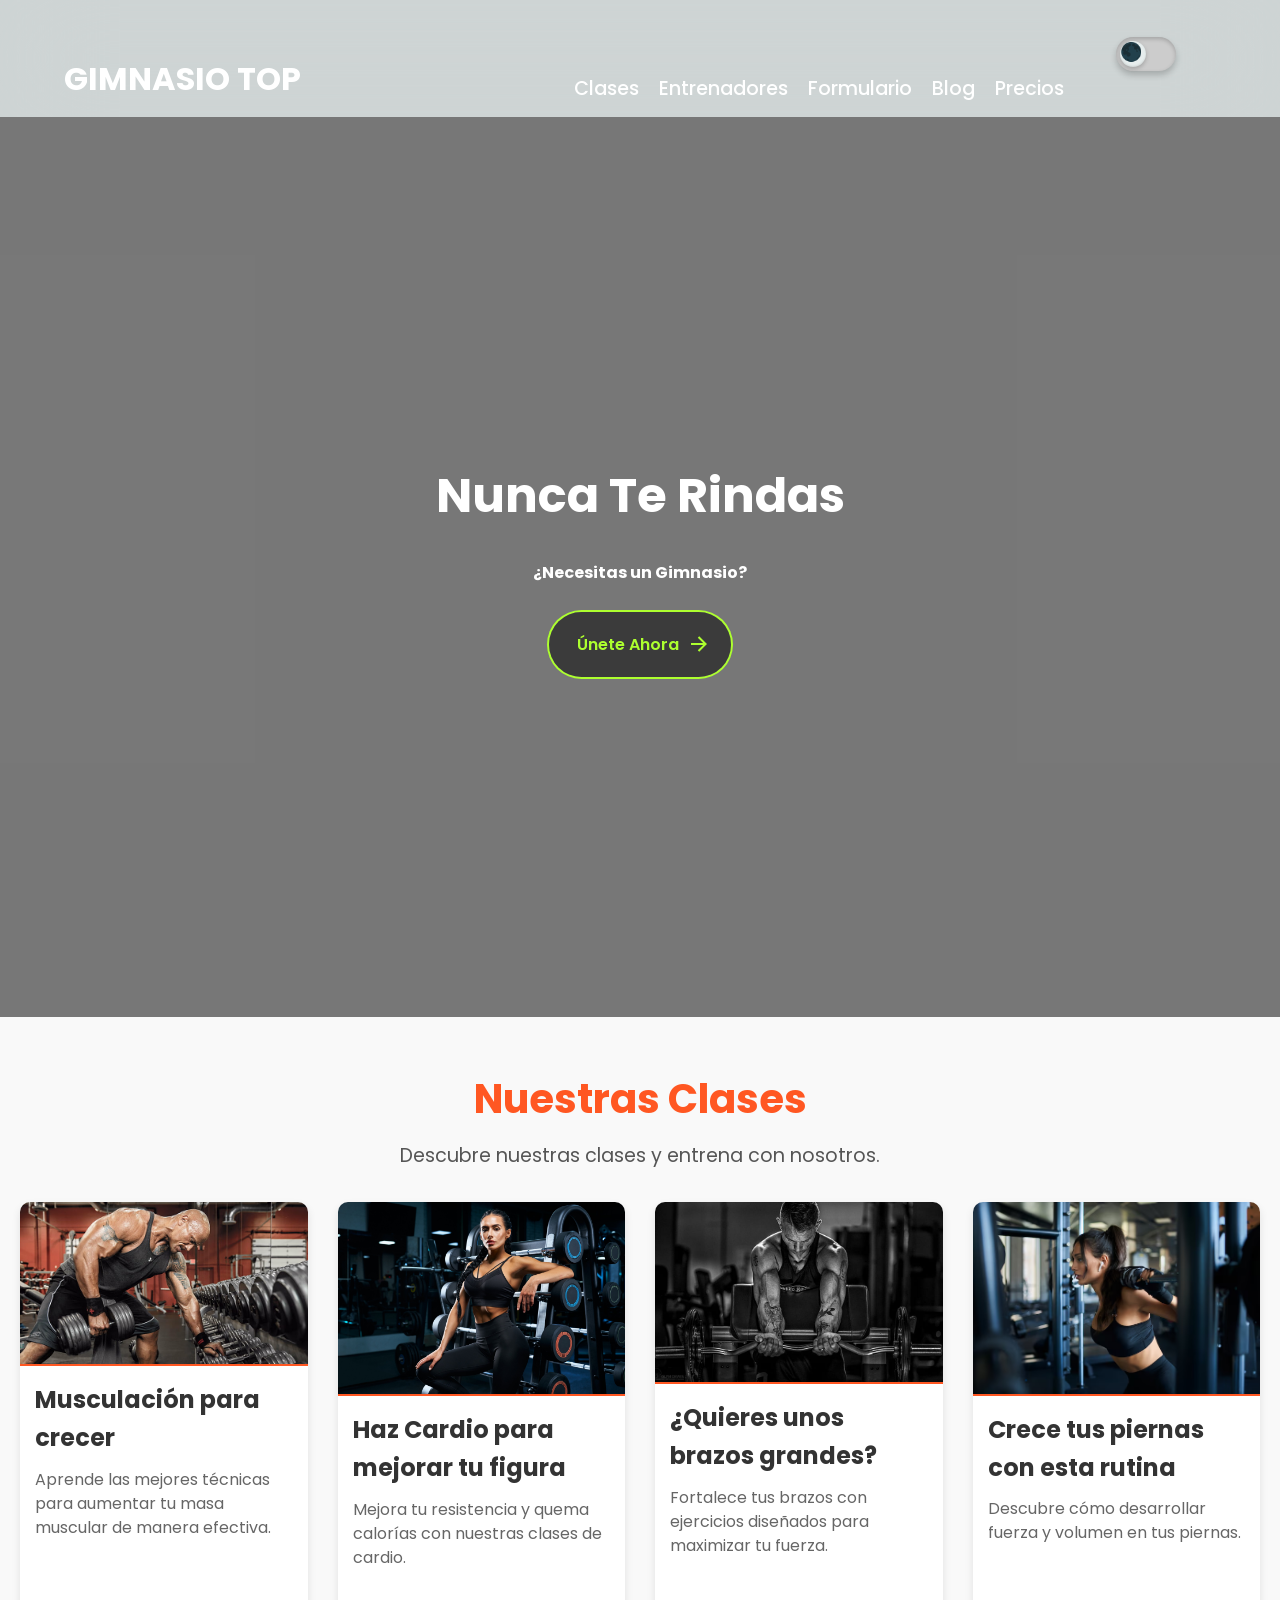
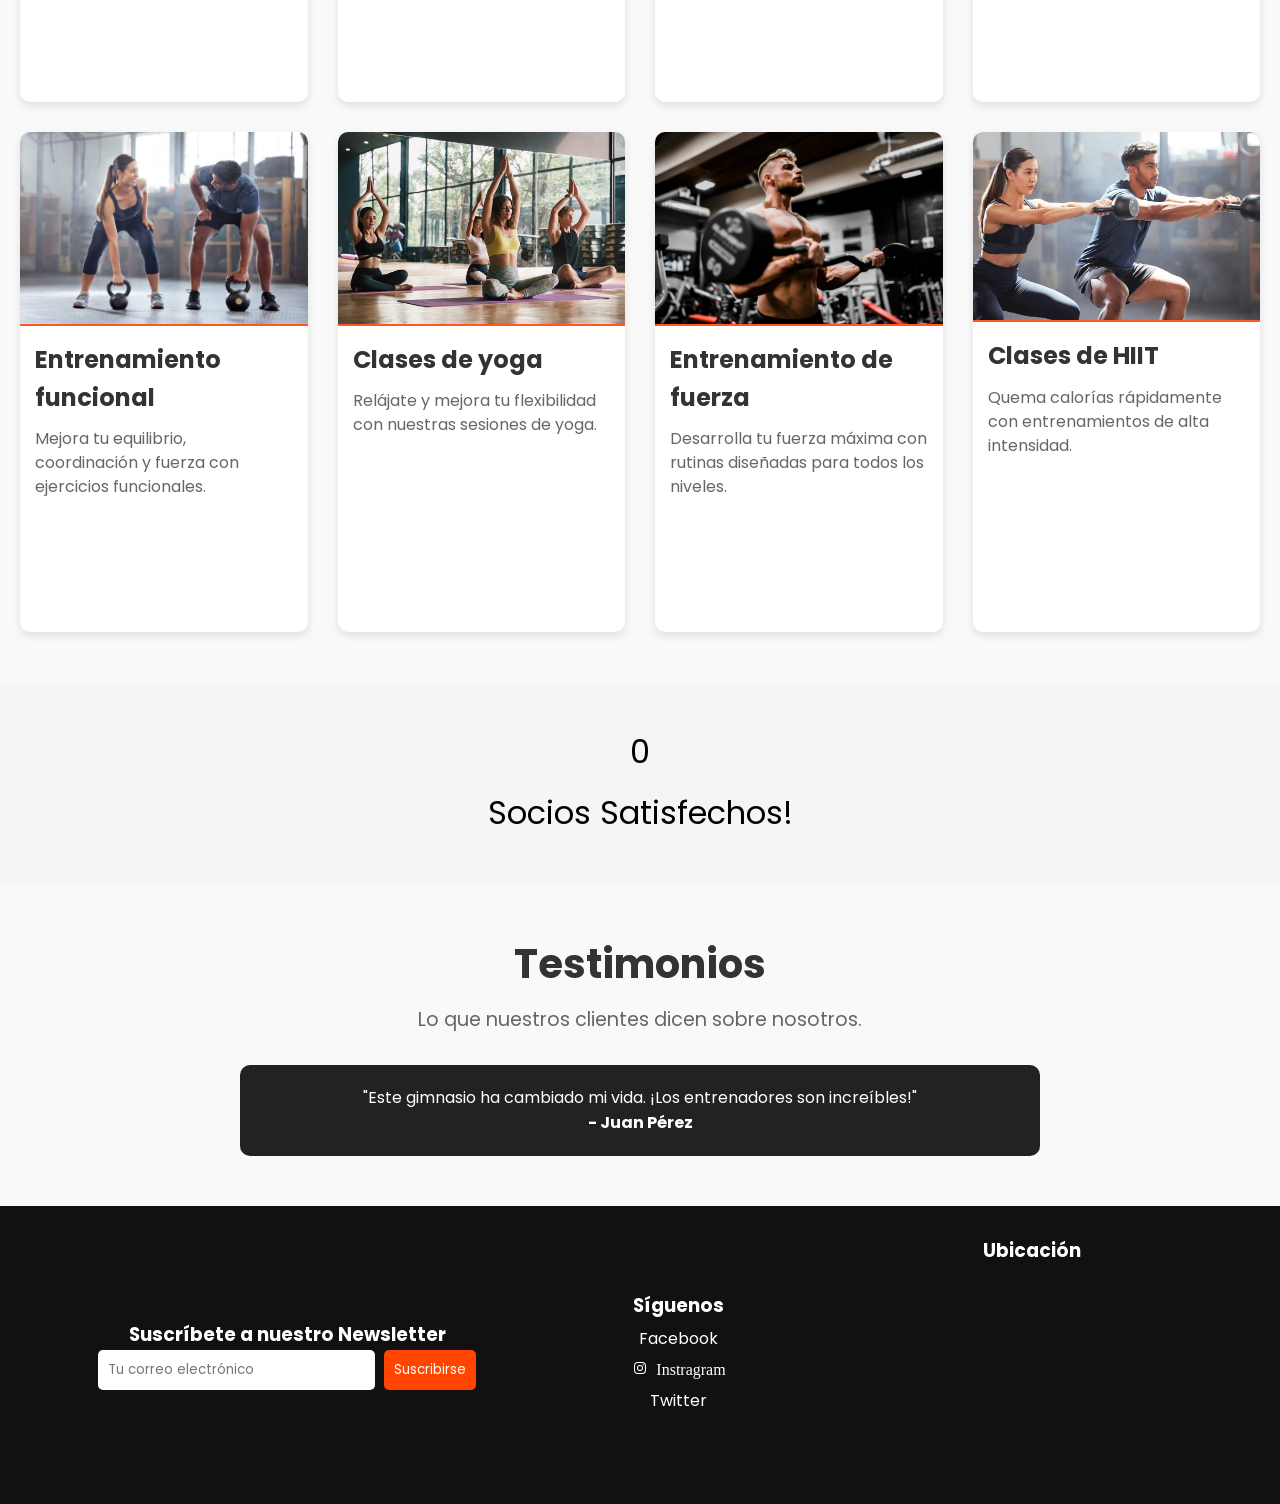
==== index.html @ 5e71aba2 "index.html" ====
<!DOCTYPE html>
<html lang="es" data-theme="dark">
<head>
    <meta charset="UTF-8">
    <meta name="viewport" content="width=device-width, initial-scale=1.0">
    <title>Gimnasio | Pagina Principal</title>
    <link rel="stylesheet" href="/Tp1/Styles/indexStyle.css">
    <link rel="stylesheet" href="/Tp1/Styles/navbar.css">    
    <link rel="stylesheet" href="/Tp1/Styles/darklight.css">

    <!-- <link rel="stylesheet" href="/Tp1/Styles/generalStyle.css"> -->
    <link href='https://unpkg.com/boxicons@2.1.4/css/boxicons.min.css' rel='stylesheet'>

</head>
<body>
    <!-- Navbar -->
    <header class="header" id="navbar">
        <a href="/Tp1/Pages/index.html" class="logo">GIMNASIO TOP</a>
        <input type="checkbox" id="check">
        <label for="check" class="icons">
            <i class="bx bx-menu" id="menu-icon"></i>
            <i class="bx bx-x" id="close-menu-icon"></i>
        </label>
        <nav class="navbar">
            <a href="/Tp1/Pages/clases.html" style="--i:1">Clases</a>
            <a href="/Tp1/Pages/entrenadores.html" style="--i:2">Entrenadores</a>
            <a href="/Tp1/Pages/formulario.html" style="--i:3">Formulario</a>
            <a href="/Tp1/Pages/paginaBlog.html" style="--i:4">Blog</a>
            <a href="/Tp1/Pages/planPrices.html" style="--i:5">Precios</a>
            <a href="#" style="--i:6">
                <label class="theme-switch">
                    <input type="checkbox" id="theme-toggle">
                    <span class="slider"></span>
                </label>
            </a>
        </nav>
    </header>

    <!-- Section Hero / Video y overlay -->
    <section class="hero">

            <video autoplay muted loop class="video-background">
            <source src="/Tp1/Multimedia/videos/The Rock's Ultimate Workout.mp4" type="video/mp4"></source>
            </video>
            <div class="overlay">
                <h1 class="animated-text">Nunca Te Rindas</h1><br>
                <h2 class="animated-text-h2">¿Necesitas un Gimnasio?</h2><br>
                <button class="animated-button">
                    <svg viewBox="0 0 24 24" class="arr-2" xmlns="http://www.w3.org/2000/svg">
                      <path
                        d="M16.1716 10.9999L10.8076 5.63589L12.2218 4.22168L20 11.9999L12.2218 19.778L10.8076 18.3638L16.1716 12.9999H4V10.9999H16.1716Z"
                      ></path>
                    </svg>
                    <span class="text">Únete Ahora</span>
                    <span class="circle"></span>
                    <svg viewBox="0 0 24 24" class="arr-1" xmlns="http://www.w3.org/2000/svg">
                        <path
                        d="M16.1716 10.9999L10.8076 5.63589L12.2218 4.22168L20 11.9999L12.2218 19.778L10.8076 18.3638L16.1716 12.9999H4V10.9999H16.1716Z">
                        </path>
                    </svg>
                  </button>
                  
            </div>

    </section>

    <!-- Section Cards / Classes -->
    <section class="classes">
        <h2 class="section-title">Nuestras Clases</h2>
        <p class="section-description">Descubre nuestras clases y entrena con nosotros.</p>
        
        <div class="cards-container">
            <!-- Clase 1 -->
            <div class="card">
                <div class="card-image">
                    <img src="/Tp1/Multimedia/img/TheRockGym.jpg" alt="Musculación para crecer">
                </div>
                <div class="card-content">
                    <h3>Musculación para crecer</h3>
                    <p>Aprende las mejores técnicas para aumentar tu masa muscular de manera efectiva.</p>
                </div>
            </div>

            <!-- Clase 2 -->
            <div class="card">
                <div class="card-image">
                    <img src="/Tp1/Multimedia/img/womanGym.jpg" alt="Haz Cardio para mejorar tu figura">
                </div>
                <div class="card-content">
                    <h3>Haz Cardio para mejorar tu figura</h3>
                    <p>Mejora tu resistencia y quema calorías con nuestras clases de cardio.</p>
                </div>
            </div>

            <!-- Clase 3 -->
            <div class="card">
                <div class="card-image">
                    <img src="/Tp1/Multimedia/img/bicepsGym.jpg" alt="Quieres unos brazos grandes?">
                </div>
                <div class="card-content">
                    <h3>¿Quieres unos brazos grandes?</h3>
                    <p>Fortalece tus brazos con ejercicios diseñados para maximizar tu fuerza.</p>
                </div>
            </div>

            <!-- Clase 4 -->
            <div class="card">
                <div class="card-image">
                    <img src="/Tp1/Multimedia/img/womanSquat.avif" alt="Crece tus piernas con esta rutina">
                </div>
                <div class="card-content">
                    <h3>Crece tus piernas con esta rutina</h3>
                    <p>Descubre cómo desarrollar fuerza y volumen en tus piernas.</p>
                </div>
            </div>

            <!-- Clase 5 -->
            <div class="card">
                <div class="card-image">
                    <img src="/Tp1/Multimedia/img/functiontalTraining.jpg" alt="Entrenamiento funcional">
                </div>
                <div class="card-content">
                    <h3>Entrenamiento funcional</h3>
                    <p>Mejora tu equilibrio, coordinación y fuerza con ejercicios funcionales.</p>
                </div>
            </div>

            <!-- Clase 6 -->
            <div class="card">
                <div class="card-image">
                    <img src="/Tp1/Multimedia/img/yogaTraining.jpg">
                </div>
                <div class="card-content">
                    <h3>Clases de yoga</h3>
                    <p>Relájate y mejora tu flexibilidad con nuestras sesiones de yoga.</p>
                </div>
            </div>

            <!-- Clase 7 -->
            <div class="card">
                <div class="card-image">
                    <img src="/Tp1/Multimedia/img/strenghtTraining.jpeg" alt="Entrenamiento de fuerza">
                </div>
                <div class="card-content">
                    <h3>Entrenamiento de fuerza</h3>
                    <p>Desarrolla tu fuerza máxima con rutinas diseñadas para todos los niveles.</p>
                </div>
            </div>

            <!-- Clase 8 -->
            <div class="card">
                <div class="card-image">
                    <img src="/Tp1/Multimedia/img/HIITtraining.webp" alt="Entrenamiento HIIT">
                </div>
                <div class="card-content">
                    <h3>Clases de HIIT</h3>
                    <p>Quema calorías rápidamente con entrenamientos de alta intensidad.</p>
                </div>
            </div>
        </div>
    </section>     
        <!-- Section Counter / Contador de Socios -->

        <div class="counter-container">
            <div class="counter">
                <span class="contador"></span>
                <span class="counter-label">Socios Satisfechos!</span>
            </div>
        </div>

        <!-- Section Testimonials / Testimonios -->

        <section class="testimonials">
            <h2 class="section-title">Testimonios</h2>
            <p class="section-description">Lo que nuestros clientes dicen sobre nosotros.</p>
            <div class="carousel">
                <div class="slide">
                    <p>"Este gimnasio ha cambiado mi vida. ¡Los entrenadores son increíbles!"</p>
                    <h4>- Juan Pérez</h4>
                </div>
                <div class="slide">
                    <p>"Las instalaciones son de primer nivel. ¡Me encanta entrenar aquí!"</p>
                    <h4>- María Gómez</h4>
                </div>
                <div class="slide">
                    <p>"Desde que comencé en este gimnasio, me siento más fuerte y saludable."</p>
                    <h4>- Carlos Ramírez</h4>
                </div>
            </div>
        </section>

        <!-- Section Footer / Formulario de contacto -->

        <footer class="footer">
            <div class="newsletter">
                <h3>Suscríbete a nuestro Newsletter</h3>
                <form>
                    <input type="email" placeholder="Tu correo electrónico" required>
                    <button type="submit">Suscribirse</button>
                </form>
            </div>
            <div class="social-links">
                <h3>Síguenos</h3>
                <a href="#">Facebook</a>
                <a href="#"><i class='bx bxl-instagram'> Instragram</i></a>
                <a href="#">Twitter</a>
            </div>
            <div class="map">
                <h3>Ubicación</h3>
                <iframe
                    src="https://www.google.com/maps/embed?pb=!1m18!1m12!1m3!1d3151.8354345093647!2d144.95373631550415!3d-37.81627974202198!2m3!1f0!2f0!3f0!3m2!1i1024!2i768!4f13.1!3m3!1m2!1s0x6ad642af0f11fd81%3A0x5045675218ce6e0!2sMelbourne%2C%20Australia!5e0!3m2!1sen!2s!4v1619091079349!5m2!1sen!2s"
                    width="300" height="200" style="border:0;" allowfullscreen="" loading="lazy"></iframe>
            </div>
        </footer>

        <script src="/Tp1/JS/darkLight.js"></script>

    <script src="/Tp1/JS/navbarFixed.js"></script>
    
</body>
</html>
---- Tp1/Styles/indexStyle.css ----
body {
    margin: 0;
    padding: 0;
    font-family: Arial, sans-serif;
    line-height: 1.6;
}

.hero {
    position: relative;
    width: 100%;
    height: 100vh; /* Ajusta la altura según lo que necesites */
    display: flex;
    align-items: center;
    justify-content: center;
    flex-direction: column;
    overflow: hidden; /* Evita que el video se desborde */
}

.animated-button {
    position: relative;
    display: flex;
    align-items: center;
    gap: 4px;
    padding: 16px 36px;
    border: 4px solid;
    border-color: transparent;
    font-size: 16px;
    background-color: inherit;
    border-radius: 100px;
    font-weight: 600;
    color: greenyellow;
    box-shadow: 0 0 0 2px greenyellow;
    cursor: pointer;
    overflow: hidden;
    transition: all 0.6s cubic-bezier(0.23, 1, 0.32, 1);
  }
  
  .animated-button svg {
    position: absolute;
    width: 24px;
    fill: greenyellow;
    z-index: 9;
    transition: all 0.8s cubic-bezier(0.23, 1, 0.32, 1);
  }
  
  .animated-button .arr-1 {
    right: 16px;
  }
  
  .animated-button .arr-2 {
    left: -25%;
  }
  
  .animated-button .circle {
    position: absolute;
    top: 50%;
    left: 50%;
    transform: translate(-50%, -50%);
    width: 20px;
    height: 20px;
    background-color: greenyellow;
    border-radius: 50%;
    opacity: 0;
    transition: all 0.8s cubic-bezier(0.23, 1, 0.32, 1);
  }
  
  .animated-button .text {
    position: relative;
    z-index: 1;
    transform: translateX(-12px);
    transition: all 0.8s cubic-bezier(0.23, 1, 0.32, 1);
  }
  
  .animated-button:hover {
    box-shadow: 0 0 0 12px transparent;
    color: #212121;
    border-radius: 12px;
  }
  
  .animated-button:hover .arr-1 {
    right: -25%;
  }
  
  .animated-button:hover .arr-2 {
    left: 16px;
  }
  
  .animated-button:hover .text {
    transform: translateX(12px);
  }
  
  .animated-button:hover svg {
    fill: #212121;
  }
  
  .animated-button:active {
    scale: 0.95;
    box-shadow: 0 0 0 4px greenyellow;
  }
  
  .animated-button:hover .circle {
    width: 220px;
    height: 220px;
    opacity: 1;
  }
  
.video-background {
    position: absolute;
    top: 50%;
    left: 50%;
    min-width: 100%;
    min-height: 100%;
    width: auto;
    height: auto;
    z-index: -1; /* Coloca el video detrás del contenido */
    transform: translate(-50%, -50%);
}

.overlay {
    position: absolute;
    top: 0;
    left: 0;
    width: 100%;
    height: 100%;
    background-color: rgba(0, 0, 0, 0.5); /* Oscurece un poco el fondo */
    display: flex;
    flex-direction: column;
    justify-content: center;
    align-items: center;
    z-index: 1;
}

.animated-text {
    color: #fff;
    font-size: 3rem;
    animation: fade-in-out 5s infinite;
}

.animated-text-h2 {
    color: #fff;
    font-size: 1rem;
    animation: fade-in-out 5s infinite;
}


@keyframes fade-in-out {
    0% { opacity: 0; }
    50% { opacity: 1; }
    100% { opacity: 0; }
}

/* Contenedor de la sección de clases */
.classes {
    padding: 50px 20px;
    background-color: #f9f9f9;
    text-align: center;
}

.section-title {
    font-size: 2.5rem;
    color: #ff5722;
    margin-bottom: 10px;
}

.section-description {
    font-size: 1.2rem;
    color: #555;
    margin-bottom: 30px;
}

/* Contenedor de las tarjetas */
.cards-container {
    display: grid;
    grid-template-columns: repeat(auto-fit, minmax(250px, 1fr)); /* Diseño responsivo por defecto */
    gap: 20px;
    margin-top: 20px;
}

/* Ajuste para pantallas grandes */
@media (min-width: 1200px) {
    .cards-container {
        grid-template-columns: repeat(4, 1fr); /* 4 columnas */
        gap: 30px; /* Espacio entre las cards */
    }

    .card {
        height: 500px; /* Aumenta la altura de las cards */
    }

    .card-image img {
        height: 200px; /* Ajusta la altura de las imágenes */
        object-fit: cover; /* Asegura que las imágenes se ajusten correctamente */
    }

    .card-content {
        padding: 20px; /* Más espacio interno para el contenido */
    }

    .card-content h3 {
        font-size: 1.8rem; /* Aumenta el tamaño del título */
    }

    .card-content p {
        font-size: 1.2rem; /* Aumenta el tamaño del texto */
    }
}

/* Estilo de las tarjetas */
.card {
    background: white;
    border-radius: 10px;
    box-shadow: 0 4px 8px rgba(0, 0, 0, 0.1);
    overflow: hidden;
    transition: transform 0.3s ease, box-shadow 0.3s ease;
}

.card:hover {
    transform: scale(1.05);
    box-shadow: 0 6px 12px rgba(0, 0, 0, 0.2);
}

/* Imagen de la tarjeta */
.card-image img {
    width: 100%;
    height: auto;
    display: block;
    border-bottom: 2px solid #ff5722;
}

/* Contenido de la tarjeta */
.card-content {
    padding: 15px;
    text-align: left;
}

.card-content h3 {
    font-size: 1.5rem;
    color: #333;
    margin-bottom: 10px;
}

.card-content p {
    font-size: 1rem;
    color: #666;
    line-height: 1.5;
}

.counter-container {
    display: flex;
    justify-content: center;
    align-items: center;
    height: 200px;
    background-color: #f5f5f5;
}

.counter {
    font-size: 2em;
    text-align: center;
}

.counter-value {
    display: block;
    font-weight: bold;
    animation: count-up 5s ease-out forwards;
}

.counter-label {
    display: block;
    margin-top: 10px;
}

@keyframes count-up {
    0% { content: "0"; }
    10% { content: "50"; }
    20% { content: "100"; }
    30% { content: "150"; }
    40% { content: "200"; }
    50% { content: "250"; }
    60% { content: "300"; }
    70% { content: "350"; }
    80% { content: "400"; }
    90% { content: "450"; }
    100% { content: "500"; }
}

.contador::after {
    content: "0"; /* Valor inicial */
    animation: count-up 5s linear infinite; /* Duración 5 segundos */
}

.testimonials {
    padding: 50px 20px; /* Adds spacing around the section */
    background-color: #f9f9f9; /* Light background to differentiate the section */
    text-align: center; /* Centers the content */
}

.testimonials .section-title {
    font-size: 2.5rem; /* Large title font size */
    color: #333; /* Dark text color */
    margin-bottom: 10px; /* Space below the title */
    font-weight: bold; /* Bold text */
}

.testimonials .section-description {
    font-size: 1.2rem; /* Slightly smaller font for the description */
    color: #666; /* Lighter text color */
    margin-bottom: 30px; /* Space below the description */
    line-height: 1.5; /* Improves readability */
}

.carousel {
    display: flex;
    overflow: hidden; /* Hides overflowing slides */
    position: relative;
    width: 100%;
    max-width: 800px;
    margin: auto; /* Centers the carousel */
}

.slide {
    flex: 1 0 100%; /* Each slide takes full width */
    text-align: center;
    padding: 20px;
    box-sizing: border-box;
    background: #222; /* Dark background for contrast */
    color: white;
    border-radius: 10px;
    transition: transform 0.5s ease-in-out; /* Smooth slide transition */
    animation: slideAnimation 12s infinite;
}

.carousel:hover .slide {
    transform: scale(1.02); /* Slight zoom on hover */
}

@keyframes slideAnimation {
    0%, 20% { transform: translateX(0%); } /* First slide visible */
    25%, 45% { transform: translateX(-100%); } /* Second slide visible */
    50%, 70% { transform: translateX(-200%); } /* Third slide visible */
    75%, 100% { transform: translateX(0%); } /* Loop back to the first slide */
}
---- Tp1/Styles/navbar.css ----
@import url("https://fonts.googleapis.com/css2?family=Poppins:wght@300;400;500;600;700;800;900&display=swap");

* {
    margin: 0;
    padding: 0;
    box-sizing: border-box;
    font-family: "Poppins", sans-serif;
}

.header {
    position: relative;
    top: 0;
    left: 0;
    width: 100%;
    padding: 0.8rem 5%;
    display: flex;
    justify-content: space-between;
    align-items: end;
    z-index: 100;
}

.fixed {
    position: fixed;
    top: 0;
    left: 0;
    z-index: 1000;
}

.header::before { 
    content: '';
    position: absolute;
    top: 0;
    left: 0;
    width: 100%;
    height: 100%;
    background: rgba(0, 0, 0, .1);
    backdrop-filter: blur(50px);
    z-index: -1;
}

.header::after { 
    content: '';
    position: absolute;
    top: 0;
    left: -100%;
    width: 100%;
    height: 80%;
    background: linear-gradient(90deg, transparent, rgba(255, 255, 255, .4), transparent);
    transition: .5s;
}

.header:hover::after { 
    left: 100%;
}

.logo {
     font-size: 2rem;
     color: #fff;
     text-decoration: none;
     font-weight: 700;
     text-align: center;
}

.navbar a { 
    font-size: 1.2rem;
    color: #fff;
    text-decoration: none;
    font-weight: 500;
    margin: 1rem 0.5rem;
    transition: .3s;
}

.navbar label {
    font-size: 1.10rem;
    color: #fff;
    text-decoration: none;
    font-weight: 500;
    margin: 1.5rem 2rem;
    transition: .3s;
}

#check {
    display: none;
}

.icons {
    position: absolute;
    right: 5%;
    font-size: 2.5rem;
    color: #fff;
    cursor: pointer;
    display: none;   
}

/* Asegura que el toggle se muestre en vistas móviles */
.theme-switch {
    display: inline-block;
    position: relative;
    width: 60px;
    height: 34px;
    cursor: pointer;
}

@media (max-width: 992px) {
    .header {
        padding: 1.3rem 5%;
    }
}

@media (max-width: 768px) {
    .icons {
        display: inline-flex;
    }

    #check:checked~.icons #menu-icon {
        display: none;
    }

    .icons #close-menu-icon {
        display: none;

    }

    #check:checked~.icons #close-menu-icon {
        display: block;
    }

    .navbar {
        position: absolute;
        top: 100%;
        left: 0;
        width: 100%;
        height: 0;
        background: rgba(0, 0, 0, 0.1);
        backdrop-filter: blur(50px);
        box-shadow: 0 .5rem 1rem rgba(0, 0, 0, .1);
        transition: .3s ease;
        overflow: hidden;
    }

    #check:checked~.navbar {
        height: 17rem;
    }

    .navbar a { 
        display: block;
        font-size: 1rem;
        margin: 1rem 0;
        text-align: center;
        opacity: 0;
        transform: translateY(-50px);
        transition: .3s ease;
    }

    #check:checked~.navbar a {
        opacity: 1;
        transform: translateY(0);
        transition-delay: calc(.15s * var(--i));
    }

    /* Ajusta el toggle en vistas móviles */
    .navbar label.theme-switch {
        display: block; /* Asegura que el toggle sea visible */
        margin: 10px auto; /* Centra el toggle en la navbar */
        text-align: center;
    }
}

.footer {
    display: flex;
    justify-content: space-around;
    align-items: center;
    background: #111;
    color: white;
    padding: 20px;
    flex-wrap: wrap;
}

.footer div {
    margin: 10px;
    text-align: center;
}

.newsletter input {
    padding: 10px;
    margin-right: 5px;
    border: none;
    border-radius: 5px;
}

.newsletter button {
    padding: 10px;
    background: #ff4500;
    color: white;
    border: none;
    border-radius: 5px;
    cursor: pointer;
}

.social-links a {
    display: block;
    color: white;
    text-decoration: none;
    margin: 5px 0;
}
---- Tp1/Styles/darklight.css ----
:root {
    --background-color: #e6eded;
    --slider-bg-color: #ccc;
    --slider-circle-color:#e6eded;
    --section-bg-color: #f0f0f0;
    --div-bg-color: #f0f0f0;
}

[data-theme="dark"] {
    --background-color: #222528;
    --slider-bg-color: #4d4d4d;
    --slider-circle-color:#1f1f1f;
    --section-bg-color: #333;
    --div-bg-color: #232323;
}

body {
    background-color: var(--background-color);
    transition: background-color 0.3s, color 0.3s;
}

section {
    background-color: var(--section-bg-color);
    transition: background-color 0.3s;
}

/* div {
    background-color: var(--div-bg-color);
    transition: background-color 0.3s;
} */

.theme-switch {
    display: inline-block;
    position: relative;
    width: 60px;
    height: 34px;
    margin-top: -10px;
    align-items: right;
    justify-content: right;
    margin-left: 80%;
    cursor: pointer; /* Ensure the cursor changes to indicate interactivity */
}

.theme-switch input {
    opacity: 0;
    width: 100%; /* Ensure it covers the slider */
    height: 100%;
    position: absolute; /* Position it over the slider */
    cursor: pointer; /* Ensure it's clickable */
}

.slider {
    position: absolute;
    cursor: pointer;
    top: 0;
    left: 0;
    right: 0;
    bottom: 0;
    background-color: var(--slider-bg-color);
    transition: 0.4s;
    border-radius: 34px;
    box-shadow: inset 0 2px 4px rgba(0, 0, 0, 0.2), 0 4px 6px rgba(0, 0, 0, 0.2);
}

.slider:before {
    position: absolute;
    content: "";
    height: 26px;
    width: 26px;
    left: 4px;
    bottom: 4px;
    background-color: var(--slider-circle-color);
    transition: 0.4s;
    border-radius: 50%;
    box-shadow: 
    0 2px 4px rgba(0, 0, 0, 0.2),
    inset 0 -1px 2px rgba(0, 0, 0, 0.1)
}

input:checked + .slider {
    background-color: #0fbcf9;
}

input:checked + .slider:before {
    transform: translateX(26px);
}

.slider:after {
    content: "🌑";
    position: absolute;
    left: 4px;
    top: 46%;
    transform: translateY(-50%);
    font-size: 18px;
    opacity: 1;
    transition: 0.4s;
}

input:checked + .slider:after {
    content: '☀️' ;
    left: 31px;
    top: 16px;
    opacity: 1;
}
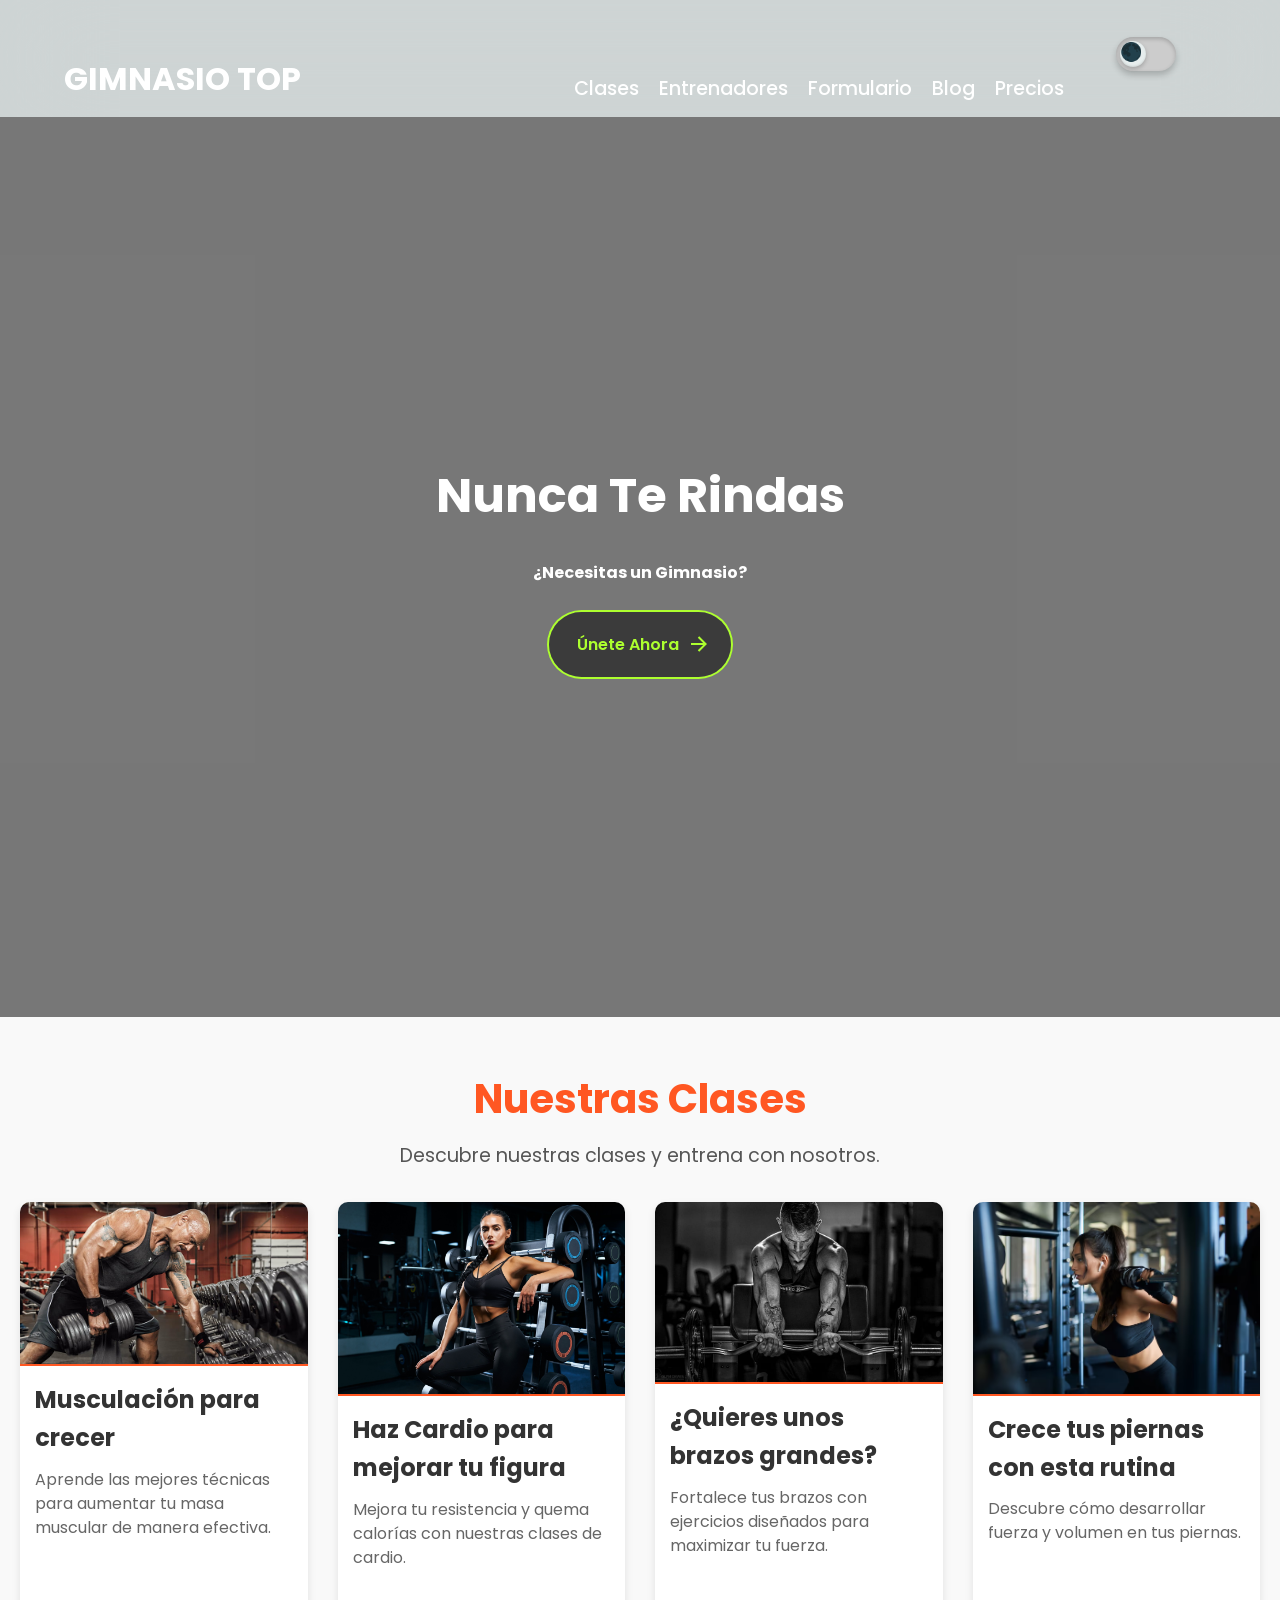
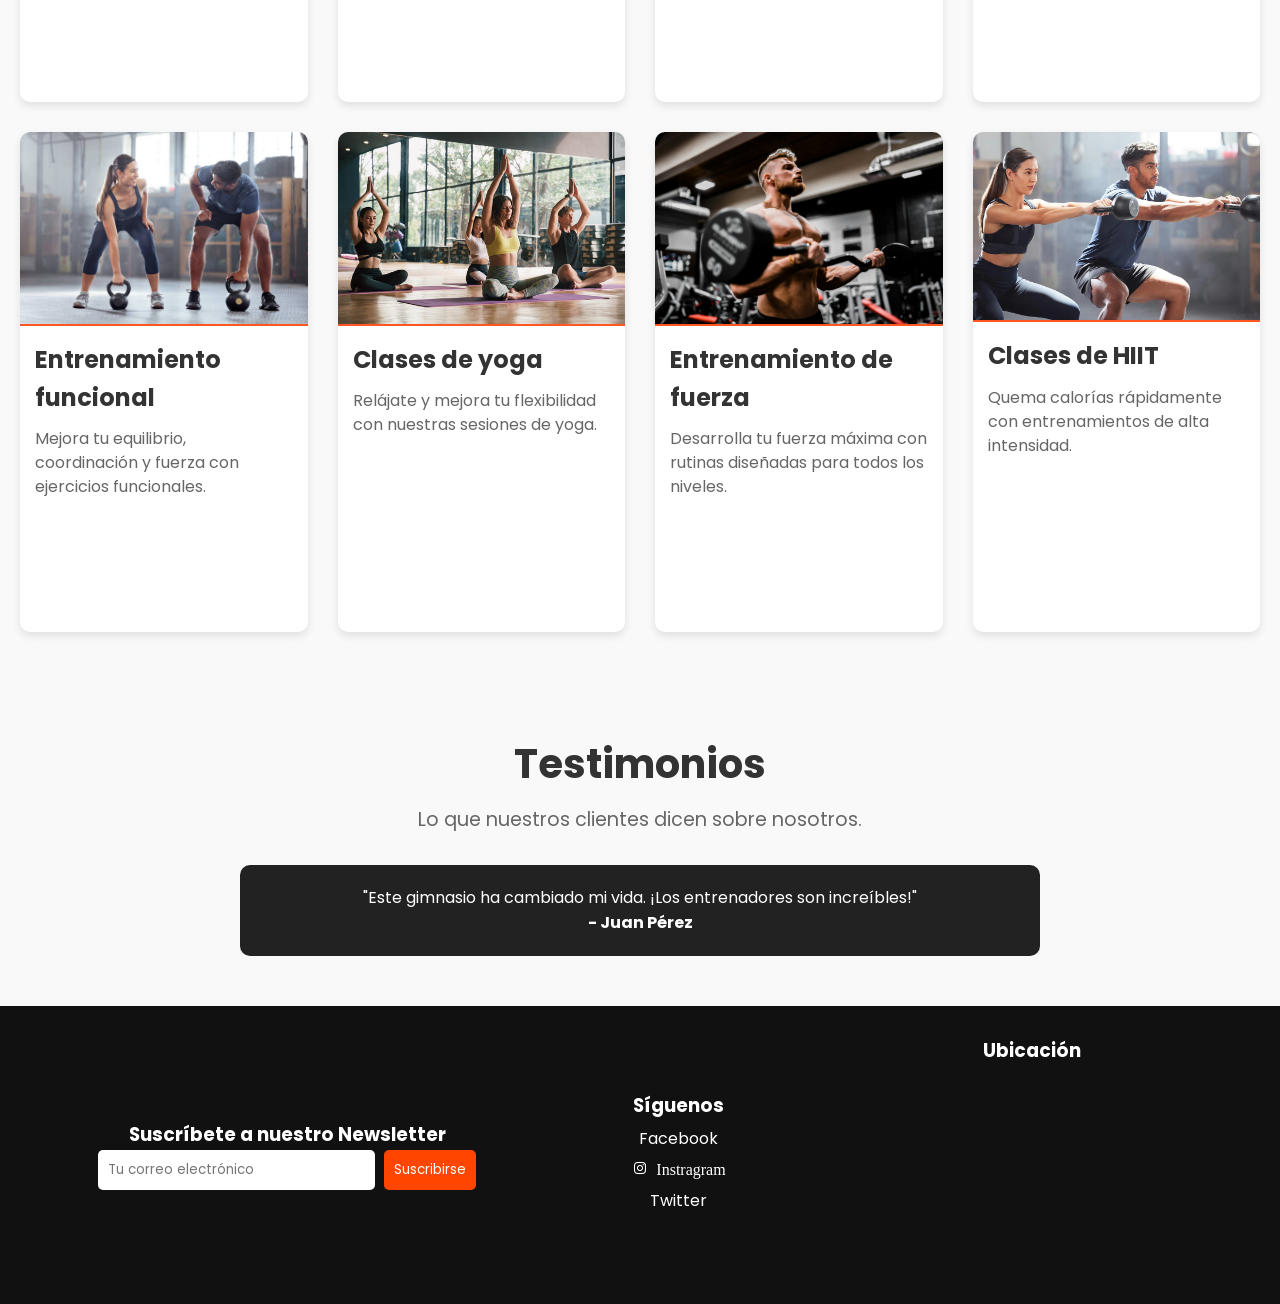
==== commit 38193de7: "Commit" ====
--- a/index.html
+++ b/index.html
@@ -4,9 +4,9 @@
     <meta charset="UTF-8">
     <meta name="viewport" content="width=device-width, initial-scale=1.0">
     <title>Gimnasio | Pagina Principal</title>
-    <link rel="stylesheet" href="/Tp1/Styles/indexStyle.css">
-    <link rel="stylesheet" href="/Tp1/Styles/navbar.css">    
-    <link rel="stylesheet" href="/Tp1/Styles/darklight.css">
+    <link rel="stylesheet" href="/Styles/indexStyle.css">
+    <link rel="stylesheet" href="/Styles/navbar.css">    
+    <link rel="stylesheet" href="/Styles/darklight.css">
 
     <!-- <link rel="stylesheet" href="/Tp1/Styles/generalStyle.css"> -->
     <link href='https://unpkg.com/boxicons@2.1.4/css/boxicons.min.css' rel='stylesheet'>
@@ -15,18 +15,18 @@
 <body>
     <!-- Navbar -->
     <header class="header" id="navbar">
-        <a href="/Tp1/Pages/index.html" class="logo">GIMNASIO TOP</a>
+        <a href="/index.html" class="logo">GIMNASIO TOP</a>
         <input type="checkbox" id="check">
         <label for="check" class="icons">
             <i class="bx bx-menu" id="menu-icon"></i>
             <i class="bx bx-x" id="close-menu-icon"></i>
         </label>
         <nav class="navbar">
-            <a href="/Tp1/Pages/clases.html" style="--i:1">Clases</a>
-            <a href="/Tp1/Pages/entrenadores.html" style="--i:2">Entrenadores</a>
-            <a href="/Tp1/Pages/formulario.html" style="--i:3">Formulario</a>
-            <a href="/Tp1/Pages/paginaBlog.html" style="--i:4">Blog</a>
-            <a href="/Tp1/Pages/planPrices.html" style="--i:5">Precios</a>
+            <a href="clases.html" style="--i:1">Clases</a>
+            <a href="entrenadores.html" style="--i:2">Entrenadores</a>
+            <a href="formulario.html" style="--i:3">Formulario</a>
+            <a href="paginaBlog.html" style="--i:4">Blog</a>
+            <a href="planPrices.html" style="--i:5">Precios</a>
             <a href="#" style="--i:6">
                 <label class="theme-switch">
                     <input type="checkbox" id="theme-toggle">
@@ -40,7 +40,8 @@
     <section class="hero">
 
             <video autoplay muted loop class="video-background">
-            <source src="/Tp1/Multimedia/videos/The Rock's Ultimate Workout.mp4" type="video/mp4"></source>
+            <source src="/Multimedia/videos/TheRockExcercise.mp4" type="video/mp4">
+            Tu navegador no soporta el video.
             </video>
             <div class="overlay">
                 <h1 class="animated-text">Nunca Te Rindas</h1><br>
@@ -73,7 +74,7 @@
             <!-- Clase 1 -->
             <div class="card">
                 <div class="card-image">
-                    <img src="/Tp1/Multimedia/img/TheRockGym.jpg" alt="Musculación para crecer">
+                    <img src="/Multimedia/img/TheRockGym.jpg" alt="Musculación para crecer">
                 </div>
                 <div class="card-content">
                     <h3>Musculación para crecer</h3>
@@ -84,7 +85,7 @@
             <!-- Clase 2 -->
             <div class="card">
                 <div class="card-image">
-                    <img src="/Tp1/Multimedia/img/womanGym.jpg" alt="Haz Cardio para mejorar tu figura">
+                    <img src="/Multimedia/img/womanGym.jpg" alt="Haz Cardio para mejorar tu figura">
                 </div>
                 <div class="card-content">
                     <h3>Haz Cardio para mejorar tu figura</h3>
@@ -95,7 +96,7 @@
             <!-- Clase 3 -->
             <div class="card">
                 <div class="card-image">
-                    <img src="/Tp1/Multimedia/img/bicepsGym.jpg" alt="Quieres unos brazos grandes?">
+                    <img src="/Multimedia/img/bicepsGym.jpg" alt="Quieres unos brazos grandes?">
                 </div>
                 <div class="card-content">
                     <h3>¿Quieres unos brazos grandes?</h3>
@@ -106,7 +107,7 @@
             <!-- Clase 4 -->
             <div class="card">
                 <div class="card-image">
-                    <img src="/Tp1/Multimedia/img/womanSquat.avif" alt="Crece tus piernas con esta rutina">
+                    <img src="/Multimedia/img/womanSquat.avif" alt="Crece tus piernas con esta rutina">
                 </div>
                 <div class="card-content">
                     <h3>Crece tus piernas con esta rutina</h3>
@@ -117,7 +118,7 @@
             <!-- Clase 5 -->
             <div class="card">
                 <div class="card-image">
-                    <img src="/Tp1/Multimedia/img/functiontalTraining.jpg" alt="Entrenamiento funcional">
+                    <img src="/Multimedia/img/functiontalTraining.jpg" alt="Entrenamiento funcional">
                 </div>
                 <div class="card-content">
                     <h3>Entrenamiento funcional</h3>
@@ -128,7 +129,7 @@
             <!-- Clase 6 -->
             <div class="card">
                 <div class="card-image">
-                    <img src="/Tp1/Multimedia/img/yogaTraining.jpg">
+                    <img src="/Multimedia/img/yogaTraining.jpg">
                 </div>
                 <div class="card-content">
                     <h3>Clases de yoga</h3>
@@ -139,7 +140,7 @@
             <!-- Clase 7 -->
             <div class="card">
                 <div class="card-image">
-                    <img src="/Tp1/Multimedia/img/strenghtTraining.jpeg" alt="Entrenamiento de fuerza">
+                    <img src="/Multimedia/img/strenghtTraining.jpeg" alt="Entrenamiento de fuerza">
                 </div>
                 <div class="card-content">
                     <h3>Entrenamiento de fuerza</h3>
@@ -150,7 +151,7 @@
             <!-- Clase 8 -->
             <div class="card">
                 <div class="card-image">
-                    <img src="/Tp1/Multimedia/img/HIITtraining.webp" alt="Entrenamiento HIIT">
+                    <img src="/Multimedia/img/HIITtraining.webp" alt="Entrenamiento HIIT">
                 </div>
                 <div class="card-content">
                     <h3>Clases de HIIT</h3>
@@ -159,8 +160,7 @@
             </div>
         </div>
     </section>     
-        <!-- Section Counter / Contador de Socios -->
-
+        <!-- Section Counter / Contador de Socios 
         <div class="counter-container">
             <div class="counter">
                 <span class="contador"></span>
@@ -213,9 +213,9 @@
             </div>
         </footer>
 
-        <script src="/Tp1/JS/darkLight.js"></script>
-
-    <script src="/Tp1/JS/navbarFixed.js"></script>
+        <script src="/JS/darkLight.js"></script>
+
+    <script src="/JS/navbarFixed.js"></script>
     
 </body>
 </html>
--- a/Styles/indexStyle.css
+++ b/Styles/indexStyle.css
@@ -0,0 +1,343 @@
+body {
+    margin: 0;
+    padding: 0;
+    font-family: Arial, sans-serif;
+    line-height: 1.6;
+}
+
+.hero {
+    position: relative;
+    width: 100%;
+    height: 100vh; /* Ajusta la altura según lo que necesites */
+    display: flex;
+    align-items: center;
+    justify-content: center;
+    flex-direction: column;
+    overflow: hidden; /* Evita que el video se desborde */
+}
+
+.animated-button {
+    position: relative;
+    display: flex;
+    align-items: center;
+    gap: 4px;
+    padding: 16px 36px;
+    border: 4px solid;
+    border-color: transparent;
+    font-size: 16px;
+    background-color: inherit;
+    border-radius: 100px;
+    font-weight: 600;
+    color: greenyellow;
+    box-shadow: 0 0 0 2px greenyellow;
+    cursor: pointer;
+    overflow: hidden;
+    transition: all 0.6s cubic-bezier(0.23, 1, 0.32, 1);
+  }
+  
+  .animated-button svg {
+    position: absolute;
+    width: 24px;
+    fill: greenyellow;
+    z-index: 9;
+    transition: all 0.8s cubic-bezier(0.23, 1, 0.32, 1);
+  }
+  
+  .animated-button .arr-1 {
+    right: 16px;
+  }
+  
+  .animated-button .arr-2 {
+    left: -25%;
+  }
+  
+  .animated-button .circle {
+    position: absolute;
+    top: 50%;
+    left: 50%;
+    transform: translate(-50%, -50%);
+    width: 20px;
+    height: 20px;
+    background-color: greenyellow;
+    border-radius: 50%;
+    opacity: 0;
+    transition: all 0.8s cubic-bezier(0.23, 1, 0.32, 1);
+  }
+  
+  .animated-button .text {
+    position: relative;
+    z-index: 1;
+    transform: translateX(-12px);
+    transition: all 0.8s cubic-bezier(0.23, 1, 0.32, 1);
+  }
+  
+  .animated-button:hover {
+    box-shadow: 0 0 0 12px transparent;
+    color: #212121;
+    border-radius: 12px;
+  }
+  
+  .animated-button:hover .arr-1 {
+    right: -25%;
+  }
+  
+  .animated-button:hover .arr-2 {
+    left: 16px;
+  }
+  
+  .animated-button:hover .text {
+    transform: translateX(12px);
+  }
+  
+  .animated-button:hover svg {
+    fill: #212121;
+  }
+  
+  .animated-button:active {
+    scale: 0.95;
+    box-shadow: 0 0 0 4px greenyellow;
+  }
+  
+  .animated-button:hover .circle {
+    width: 220px;
+    height: 220px;
+    opacity: 1;
+  }
+  
+.video-background {
+    position: absolute;
+    top: 50%;
+    left: 50%;
+    min-width: 100%;
+    min-height: 100%;
+    width: auto;
+    height: auto;
+    z-index: -1; /* Coloca el video detrás del contenido */
+    transform: translate(-50%, -50%);
+}
+
+.overlay {
+    position: absolute;
+    top: 0;
+    left: 0;
+    width: 100%;
+    height: 100%;
+    background-color: rgba(0, 0, 0, 0.5); /* Oscurece un poco el fondo */
+    display: flex;
+    flex-direction: column;
+    justify-content: center;
+    align-items: center;
+    z-index: 1;
+}
+
+.animated-text {
+    color: #fff;
+    font-size: 3rem;
+    animation: fade-in-out 5s infinite;
+}
+
+.animated-text-h2 {
+    color: #fff;
+    font-size: 1rem;
+    animation: fade-in-out 5s infinite;
+}
+
+
+@keyframes fade-in-out {
+    0% { opacity: 0; }
+    50% { opacity: 1; }
+    100% { opacity: 0; }
+}
+
+/* Contenedor de la sección de clases */
+.classes {
+    padding: 50px 20px;
+    background-color: #f9f9f9;
+    text-align: center;
+}
+
+.section-title {
+    font-size: 2.5rem;
+    color: #ff5722;
+    margin-bottom: 10px;
+}
+
+.section-description {
+    font-size: 1.2rem;
+    color: #555;
+    margin-bottom: 30px;
+}
+
+/* Contenedor de las tarjetas */
+.cards-container {
+    display: grid;
+    grid-template-columns: repeat(auto-fit, minmax(250px, 1fr)); /* Diseño responsivo por defecto */
+    gap: 20px;
+    margin-top: 20px;
+}
+
+/* Ajuste para pantallas grandes */
+@media (min-width: 1200px) {
+    .cards-container {
+        grid-template-columns: repeat(4, 1fr); /* 4 columnas */
+        gap: 30px; /* Espacio entre las cards */
+    }
+
+    .card {
+        height: 500px; /* Aumenta la altura de las cards */
+    }
+
+    .card-image img {
+        height: 200px; /* Ajusta la altura de las imágenes */
+        object-fit: cover; /* Asegura que las imágenes se ajusten correctamente */
+    }
+
+    .card-content {
+        padding: 20px; /* Más espacio interno para el contenido */
+    }
+
+    .card-content h3 {
+        font-size: 1.8rem; /* Aumenta el tamaño del título */
+    }
+
+    .card-content p {
+        font-size: 1.2rem; /* Aumenta el tamaño del texto */
+    }
+}
+
+/* Estilo de las tarjetas */
+.card {
+    background: white;
+    border-radius: 10px;
+    box-shadow: 0 4px 8px rgba(0, 0, 0, 0.1);
+    overflow: hidden;
+    transition: transform 0.3s ease, box-shadow 0.3s ease;
+}
+
+.card:hover {
+    transform: scale(1.05);
+    box-shadow: 0 6px 12px rgba(0, 0, 0, 0.2);
+}
+
+/* Imagen de la tarjeta */
+.card-image img {
+    width: 100%;
+    height: auto;
+    display: block;
+    border-bottom: 2px solid #ff5722;
+}
+
+/* Contenido de la tarjeta */
+.card-content {
+    padding: 15px;
+    text-align: left;
+}
+
+.card-content h3 {
+    font-size: 1.5rem;
+    color: #333;
+    margin-bottom: 10px;
+}
+
+.card-content p {
+    font-size: 1rem;
+    color: #666;
+    line-height: 1.5;
+}
+
+.counter-container {
+    display: flex;
+    justify-content: center;
+    align-items: center;
+    height: 200px;
+    background-color: #f5f5f5;
+}
+
+.counter {
+    font-size: 2em;
+    text-align: center;
+}
+
+.counter-value {
+    display: block;
+    font-weight: bold;
+    animation: count-up 5s ease-out forwards;
+}
+
+.counter-label {
+    display: block;
+    margin-top: 10px;
+}
+
+@keyframes count-up {
+    0% { content: "0"; }
+    10% { content: "50"; }
+    20% { content: "100"; }
+    30% { content: "150"; }
+    40% { content: "200"; }
+    50% { content: "250"; }
+    60% { content: "300"; }
+    70% { content: "350"; }
+    80% { content: "400"; }
+    90% { content: "450"; }
+    100% { content: "500"; }
+}
+
+.contador::after {
+    content: "0"; /* Valor inicial */
+    animation: count-up 5s linear infinite; /* Duración 5 segundos */
+}
+
+.testimonials {
+    padding: 50px 20px; /* Adds spacing around the section */
+    background-color: #f9f9f9; /* Light background to differentiate the section */
+    text-align: center; /* Centers the content */
+}
+
+.testimonials .section-title {
+    font-size: 2.5rem; /* Large title font size */
+    color: #333; /* Dark text color */
+    margin-bottom: 10px; /* Space below the title */
+    font-weight: bold; /* Bold text */
+}
+
+.testimonials .section-description {
+    font-size: 1.2rem; /* Slightly smaller font for the description */
+    color: #666; /* Lighter text color */
+    margin-bottom: 30px; /* Space below the description */
+    line-height: 1.5; /* Improves readability */
+}
+
+.carousel {
+    display: flex;
+    overflow: hidden; /* Hides overflowing slides */
+    position: relative;
+    width: 100%;
+    max-width: 800px;
+    margin: auto; /* Centers the carousel */
+}
+
+.slide {
+    flex: 1 0 100%; /* Each slide takes full width */
+    text-align: center;
+    padding: 20px;
+    box-sizing: border-box;
+    background: #222; /* Dark background for contrast */
+    color: white;
+    border-radius: 10px;
+    transition: transform 0.5s ease-in-out; /* Smooth slide transition */
+    animation: slideAnimation 12s infinite;
+}
+
+.carousel:hover .slide {
+    transform: scale(1.02); /* Slight zoom on hover */
+}
+
+@keyframes slideAnimation {
+    0%, 20% { transform: translateX(0%); } /* First slide visible */
+    25%, 45% { transform: translateX(-100%); } /* Second slide visible */
+    50%, 70% { transform: translateX(-200%); } /* Third slide visible */
+    75%, 100% { transform: translateX(0%); } /* Loop back to the first slide */
+}
+
+
--- a/Styles/navbar.css
+++ b/Styles/navbar.css
@@ -0,0 +1,205 @@
+@import url("https://fonts.googleapis.com/css2?family=Poppins:wght@300;400;500;600;700;800;900&display=swap");
+
+* {
+    margin: 0;
+    padding: 0;
+    box-sizing: border-box;
+    font-family: "Poppins", sans-serif;
+}
+
+.header {
+    position: relative;
+    top: 0;
+    left: 0;
+    width: 100%;
+    padding: 0.8rem 5%;
+    display: flex;
+    justify-content: space-between;
+    align-items: end;
+    z-index: 100;
+}
+
+.fixed {
+    position: fixed;
+    top: 0;
+    left: 0;
+    z-index: 1000;
+}
+
+.header::before { 
+    content: '';
+    position: absolute;
+    top: 0;
+    left: 0;
+    width: 100%;
+    height: 100%;
+    background: rgba(0, 0, 0, .1);
+    backdrop-filter: blur(50px);
+    z-index: -1;
+}
+
+.header::after { 
+    content: '';
+    position: absolute;
+    top: 0;
+    left: -100%;
+    width: 100%;
+    height: 80%;
+    background: linear-gradient(90deg, transparent, rgba(255, 255, 255, .4), transparent);
+    transition: .5s;
+}
+
+.header:hover::after { 
+    left: 100%;
+}
+
+.logo {
+     font-size: 2rem;
+     color: #fff;
+     text-decoration: none;
+     font-weight: 700;
+     text-align: center;
+}
+
+.navbar a { 
+    font-size: 1.2rem;
+    color: #fff;
+    text-decoration: none;
+    font-weight: 500;
+    margin: 1rem 0.5rem;
+    transition: .3s;
+}
+
+.navbar label {
+    font-size: 1.10rem;
+    color: #fff;
+    text-decoration: none;
+    font-weight: 500;
+    margin: 1.5rem 2rem;
+    transition: .3s;
+}
+
+#check {
+    display: none;
+}
+
+.icons {
+    position: absolute;
+    right: 5%;
+    font-size: 2.5rem;
+    color: #fff;
+    cursor: pointer;
+    display: none;   
+}
+
+/* Asegura que el toggle se muestre en vistas móviles */
+.theme-switch {
+    display: inline-block;
+    position: relative;
+    width: 60px;
+    height: 34px;
+    cursor: pointer;
+}
+
+@media (max-width: 992px) {
+    .header {
+        padding: 1.3rem 5%;
+    }
+}
+
+@media (max-width: 768px) {
+    .icons {
+        display: inline-flex;
+    }
+
+    #check:checked~.icons #menu-icon {
+        display: none;
+    }
+
+    .icons #close-menu-icon {
+        display: none;
+
+    }
+
+    #check:checked~.icons #close-menu-icon {
+        display: block;
+    }
+
+    .navbar {
+        position: absolute;
+        top: 100%;
+        left: 0;
+        width: 100%;
+        height: 0;
+        background: rgba(0, 0, 0, 0.1);
+        backdrop-filter: blur(50px);
+        box-shadow: 0 .5rem 1rem rgba(0, 0, 0, .1);
+        transition: .3s ease;
+        overflow: hidden;
+    }
+
+    #check:checked~.navbar {
+        height: 17rem;
+    }
+
+    .navbar a { 
+        display: block;
+        font-size: 1rem;
+        margin: 1rem 0;
+        text-align: center;
+        opacity: 0;
+        transform: translateY(-50px);
+        transition: .3s ease;
+    }
+
+    #check:checked~.navbar a {
+        opacity: 1;
+        transform: translateY(0);
+        transition-delay: calc(.15s * var(--i));
+    }
+
+    /* Ajusta el toggle en vistas móviles */
+    .navbar label.theme-switch {
+        display: block; /* Asegura que el toggle sea visible */
+        margin: 10px auto; /* Centra el toggle en la navbar */
+        text-align: center;
+    }
+}
+
+.footer {
+    display: flex;
+    justify-content: space-around;
+    align-items: center;
+    background: #111;
+    color: white;
+    padding: 20px;
+    flex-wrap: wrap;
+}
+
+.footer div {
+    margin: 10px;
+    text-align: center;
+}
+
+.newsletter input {
+    padding: 10px;
+    margin-right: 5px;
+    border: none;
+    border-radius: 5px;
+}
+
+.newsletter button {
+    padding: 10px;
+    background: #ff4500;
+    color: white;
+    border: none;
+    border-radius: 5px;
+    cursor: pointer;
+}
+
+.social-links a {
+    display: block;
+    color: white;
+    text-decoration: none;
+    margin: 5px 0;
+}
--- a/Styles/darklight.css
+++ b/Styles/darklight.css
@@ -0,0 +1,104 @@
+:root {
+    --background-color: #e6eded;
+    --slider-bg-color: #ccc;
+    --slider-circle-color:#e6eded;
+    --section-bg-color: #f0f0f0;
+    --div-bg-color: #f0f0f0;
+}
+
+[data-theme="dark"] {
+    --background-color: #222528;
+    --slider-bg-color: #4d4d4d;
+    --slider-circle-color:#1f1f1f;
+    --section-bg-color: #333;
+    --div-bg-color: #232323;
+}
+
+body {
+    background-color: var(--background-color);
+    transition: background-color 0.3s, color 0.3s;
+}
+
+section {
+    background-color: var(--section-bg-color);
+    transition: background-color 0.3s;
+}
+
+/* div {
+    background-color: var(--div-bg-color);
+    transition: background-color 0.3s;
+} */
+
+.theme-switch {
+    display: inline-block;
+    position: relative;
+    width: 60px;
+    height: 34px;
+    margin-top: -10px;
+    align-items: right;
+    justify-content: right;
+    margin-left: 80%;
+    cursor: pointer; /* Ensure the cursor changes to indicate interactivity */
+}
+
+.theme-switch input {
+    opacity: 0;
+    width: 100%; /* Ensure it covers the slider */
+    height: 100%;
+    position: absolute; /* Position it over the slider */
+    cursor: pointer; /* Ensure it's clickable */
+}
+
+.slider {
+    position: absolute;
+    cursor: pointer;
+    top: 0;
+    left: 0;
+    right: 0;
+    bottom: 0;
+    background-color: var(--slider-bg-color);
+    transition: 0.4s;
+    border-radius: 34px;
+    box-shadow: inset 0 2px 4px rgba(0, 0, 0, 0.2), 0 4px 6px rgba(0, 0, 0, 0.2);
+}
+
+.slider:before {
+    position: absolute;
+    content: "";
+    height: 26px;
+    width: 26px;
+    left: 4px;
+    bottom: 4px;
+    background-color: var(--slider-circle-color);
+    transition: 0.4s;
+    border-radius: 50%;
+    box-shadow: 
+    0 2px 4px rgba(0, 0, 0, 0.2),
+    inset 0 -1px 2px rgba(0, 0, 0, 0.1)
+}
+
+input:checked + .slider {
+    background-color: #0fbcf9;
+}
+
+input:checked + .slider:before {
+    transform: translateX(26px);
+}
+
+.slider:after {
+    content: "🌑";
+    position: absolute;
+    left: 4px;
+    top: 46%;
+    transform: translateY(-50%);
+    font-size: 18px;
+    opacity: 1;
+    transition: 0.4s;
+}
+
+input:checked + .slider:after {
+    content: '☀️' ;
+    left: 31px;
+    top: 16px;
+    opacity: 1;
+}
